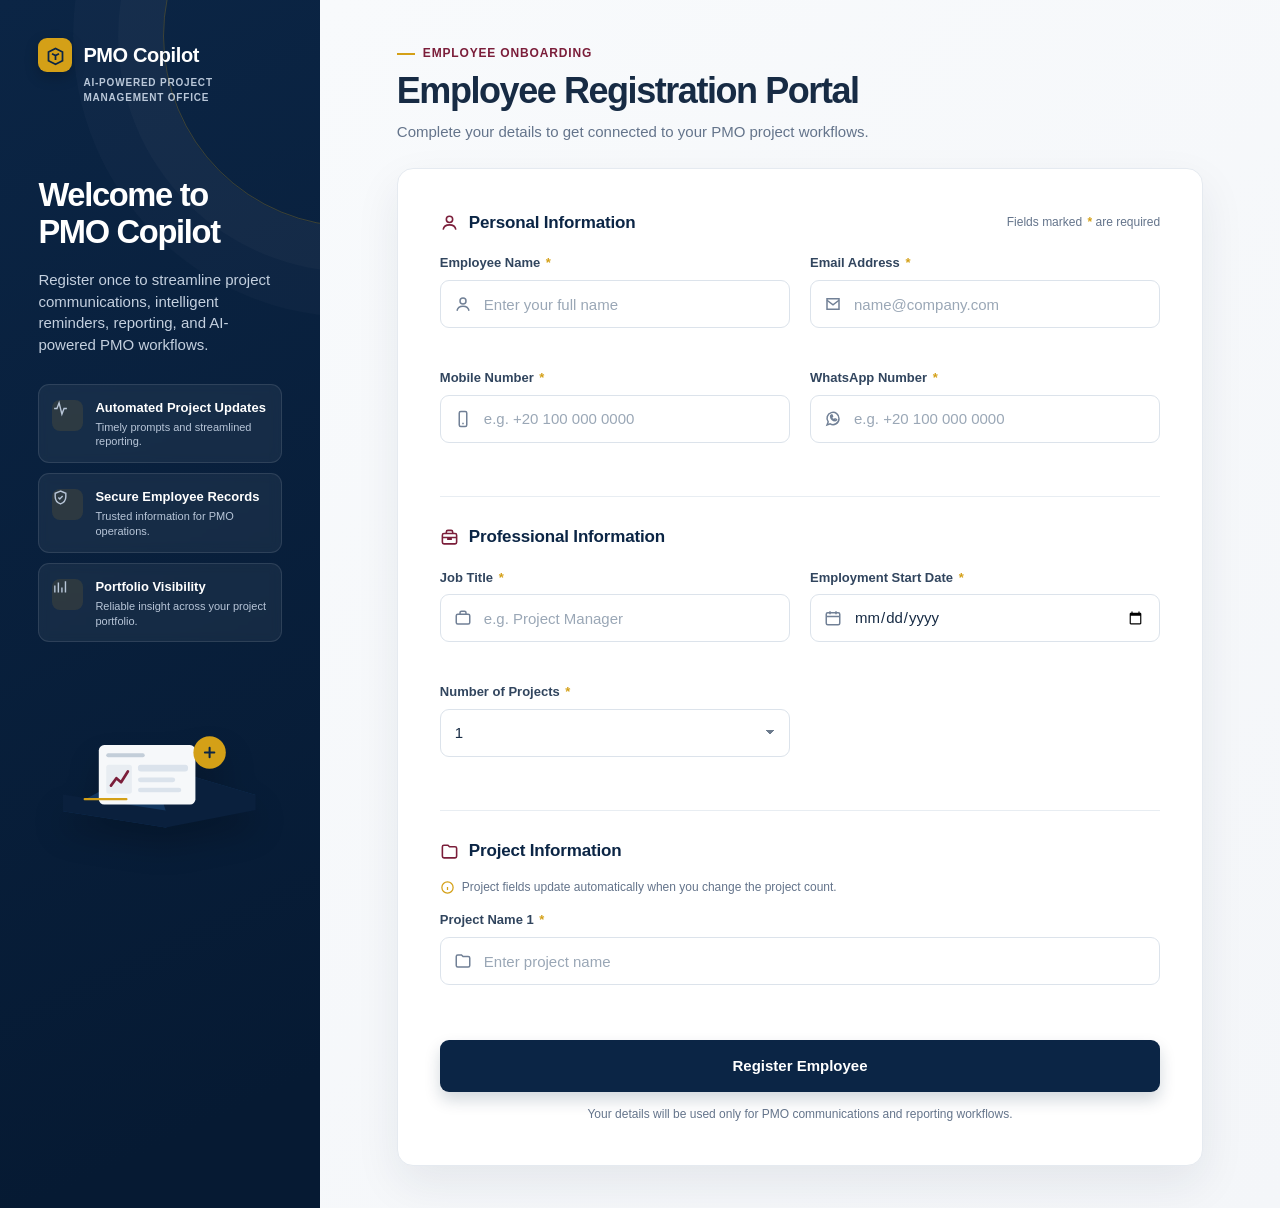
==== index.html @ 4a8d3fa5 "Add files via upload" ====
<!doctype html>
<html lang="en">
<head>
  <meta charset="utf-8">
  <meta name="viewport" content="width=device-width, initial-scale=1">
  <meta name="description" content="PMO Copilot employee registration portal">
  <title>Employee Registration Portal | PMO Copilot</title>
  <style>
    :root { --navy:#0b2545; --navy-deep:#061a33; --burgundy:#7b1e3a; --gold:#d4a017; --ink:#172b44; --muted:#64748b; --line:#dce3eb; --soft:#f5f7fa; --white:#fff; --danger:#b42318; --success:#147a52; --radius:12px; }
    * { box-sizing:border-box; }
    html { min-width:320px; }
    body { margin:0; min-height:100vh; color:var(--ink); background:var(--soft); font-family:Inter, "Segoe UI", Roboto, Arial, sans-serif; font-size:15px; line-height:1.45; }
    button, input, select { font:inherit; }
    button { cursor:pointer; }
    .page { display:grid; grid-template-columns:minmax(280px, 25%) 1fr; min-height:100vh; }
    .brand-panel { position:relative; overflow:hidden; padding:38px clamp(28px, 3vw, 52px); color:#fff; background:linear-gradient(155deg, var(--navy) 0%, var(--navy-deep) 90%); }
    .brand-panel::after { content:""; position:absolute; width:380px; height:380px; top:-155px; right:-225px; border:1px solid rgba(212,160,23,.25); border-radius:50%; box-shadow:0 0 0 45px rgba(255,255,255,.025), 0 0 0 90px rgba(255,255,255,.018); }
    .brand { position:relative; z-index:1; display:flex; align-items:center; gap:11px; font-size:20px; font-weight:750; letter-spacing:-.02em; }
    .brand-mark { display:grid; place-items:center; width:34px; height:34px; color:var(--navy); background:var(--gold); border-radius:9px; box-shadow:0 5px 14px rgba(0,0,0,.22); }
    .brand-mark svg { width:21px; height:21px; }
    .eyebrow { margin:4px 0 0 45px; color:#b8c6d8; font-size:10px; font-weight:650; letter-spacing:.08em; text-transform:uppercase; }
    .intro { position:relative; z-index:1; margin-top:72px; }
    .intro h1 { max-width:300px; margin:0; font-size:clamp(30px, 2.55vw, 42px); line-height:1.13; letter-spacing:-.04em; }
    .intro > p { max-width:330px; margin:18px 0 28px; color:#c4d0df; font-size:15px; }
    .features { display:grid; gap:10px; }
    .feature { display:flex; gap:12px; align-items:flex-start; padding:13px; border:1px solid rgba(255,255,255,.1); border-radius:11px; background:rgba(255,255,255,.055); backdrop-filter:blur(5px); }
    .feature-icon { display:grid; flex:0 0 auto; place-items:center; width:31px; height:31px; color:var(--gold); border-radius:8px; background:rgba(212,160,23,.12); }
    .feature svg { width:17px; height:17px; }
    .feature strong { display:block; margin-top:1px; font-size:13px; }
    .feature span { display:block; margin-top:2px; color:#b8c6d8; font-size:11px; line-height:1.35; }
    .illustration { position:relative; z-index:1; width:min(100%, 310px); margin:clamp(32px, 8vh, 92px) auto 0; }
    .illustration svg { display:block; width:100%; height:auto; filter:drop-shadow(0 18px 15px rgba(0,0,0,.2)); }
    .form-area { display:flex; justify-content:center; padding:42px clamp(24px, 6vw, 104px); background:linear-gradient(135deg, #f8fafc, #f4f6f9); }
    .form-shell { width:min(100%, 960px); }
    .form-header { margin:3px 0 25px; }
    .form-header .portal-label { display:flex; align-items:center; gap:8px; margin-bottom:8px; color:var(--burgundy); font-size:12px; font-weight:750; letter-spacing:.07em; text-transform:uppercase; }
    .portal-label::before { width:18px; height:2px; background:var(--gold); content:""; }
    .form-header h2 { margin:0; font-size:clamp(27px, 3vw, 36px); letter-spacing:-.04em; line-height:1.15; }
    .form-header p { margin:9px 0 0; color:var(--muted); }
    .form-card { padding:clamp(24px, 4vw, 42px); border:1px solid #e5eaf0; border-radius:16px; background:var(--white); box-shadow:0 18px 45px rgba(22,43,69,.08); }
    .form-section + .form-section { margin-top:30px; padding-top:28px; border-top:1px solid #e8edf2; }
    .section-heading { display:flex; align-items:center; gap:10px; margin:0 0 19px; color:var(--navy); font-size:17px; font-weight:750; letter-spacing:-.01em; }
    .section-heading svg { width:19px; height:19px; color:var(--burgundy); }
    .section-heading small { margin-left:auto; color:var(--muted); font-size:12px; font-weight:500; letter-spacing:0; }
    .grid { display:grid; grid-template-columns:repeat(2, minmax(0, 1fr)); gap:18px 20px; }
    .field { min-width:0; }
    label { display:block; margin:0 0 7px; color:#31455e; font-size:13px; font-weight:680; }
    .required { margin-left:2px; color:var(--gold); font-weight:800; }
    .input-wrap { position:relative; }
    .input-icon { position:absolute; top:50%; left:14px; width:18px; height:18px; color:#718096; transform:translateY(-50%); pointer-events:none; transition:color .18s; }
    input, select { width:100%; height:48px; padding:0 14px; color:var(--ink); border:1px solid var(--line); border-radius:9px; outline:0; background:#fff; transition:border-color .18s, box-shadow .18s, background .18s; }
    .with-icon { padding-left:43px; }
    select { appearance:none; padding-right:42px; background-image:linear-gradient(45deg, transparent 50%, #6c7b8d 50%),linear-gradient(135deg, #6c7b8d 50%, transparent 50%); background-position:calc(100% - 19px) 20px,calc(100% - 14px) 20px; background-size:5px 5px,5px 5px; background-repeat:no-repeat; }
    input::placeholder { color:#9aa7b6; }
    input:hover, select:hover { border-color:#aebccb; }
    input:focus, select:focus { border-color:var(--burgundy); box-shadow:0 0 0 3px rgba(123,30,58,.12); }
    .field:focus-within .input-icon { color:var(--burgundy); }
    .field.invalid input, .field.invalid select { border-color:var(--danger); background:#fffafa; }
    .error { min-height:18px; margin:5px 0 0; color:var(--danger); font-size:11px; }
    .project-list { display:grid; gap:15px; }
    .project-field { animation:reveal .28s ease both; }
    @keyframes reveal { from { opacity:0; transform:translateY(-8px); } to { opacity:1; transform:translateY(0); } }
    .projects-note { display:flex; align-items:center; gap:7px; margin:-4px 0 15px; color:var(--muted); font-size:12px; }
    .projects-note svg { width:15px; height:15px; color:var(--gold); }
    .submit { width:100%; min-height:52px; margin-top:32px; color:#fff; border:0; border-radius:9px; background:var(--navy); font-weight:730; box-shadow:0 8px 16px rgba(11,37,69,.18); transition:transform .18s, background .18s, box-shadow .18s; }
    .submit:hover:not(:disabled) { background:#133967; transform:translateY(-1px); box-shadow:0 11px 20px rgba(11,37,69,.24); }
    .submit:active:not(:disabled) { transform:translateY(0); }
    .submit:focus-visible { outline:3px solid rgba(212,160,23,.7); outline-offset:3px; }
    .submit:disabled { cursor:wait; opacity:.82; }
    .submission-error { display:none; margin:14px 0 0; padding:11px 13px; color:var(--danger); border:1px solid rgba(180,35,24,.22); border-radius:8px; background:#fff7f6; font-size:13px; }
    .submission-error.visible { display:block; animation:reveal .22s ease; }
    .spinner { display:inline-block; width:15px; height:15px; margin-right:8px; vertical-align:-2px; border:2px solid rgba(255,255,255,.45); border-top-color:#fff; border-radius:50%; animation:spin .75s linear infinite; }
    @keyframes spin { to { transform:rotate(360deg); } }
    .form-note { margin:14px 0 0; color:var(--muted); font-size:12px; text-align:center; }
    .success { display:none; padding:50px 24px; text-align:center; }
    .success.visible { display:block; animation:reveal .35s ease; }
    .success-icon { display:grid; place-items:center; width:62px; height:62px; margin:0 auto 20px; color:#fff; border-radius:50%; background:var(--success); box-shadow:0 9px 22px rgba(20,122,82,.24); }
    .success-icon svg { width:32px; height:32px; }
    .success h3 { margin:0; color:var(--navy); font-size:25px; letter-spacing:-.03em; }
    .success p { max-width:440px; margin:11px auto 25px; color:var(--muted); }
    .new-registration { padding:11px 18px; color:var(--navy); border:1px solid #b8c4d1; border-radius:8px; background:#fff; font-weight:700; }
    .new-registration:hover { border-color:var(--navy); background:#f7f9fc; }
    [hidden] { display:none !important; }
    @media (max-width:900px) { .page { grid-template-columns:1fr; } .brand-panel { min-height:auto; padding-bottom:32px; } .intro { margin-top:42px; } .illustration { display:none; } .form-area { padding-top:38px; } }
    @media (max-width:560px) { .brand-panel { padding:26px 22px; } .intro { margin-top:34px; } .intro h1 { font-size:29px; } .features { grid-template-columns:1fr; } .form-area { padding:28px 16px; } .form-card { padding:23px 18px; border-radius:12px; } .grid { grid-template-columns:1fr; gap:14px; } .form-section + .form-section { margin-top:25px; padding-top:24px; } .section-heading small { display:none; } }
    @media (prefers-reduced-motion:reduce) { *,*::before,*::after { scroll-behavior:auto !important; animation-duration:.01ms !important; transition-duration:.01ms !important; } }
  </style>
</head>
<body>
  <main class="page">
    <aside class="brand-panel" aria-label="About PMO Copilot">
      <div class="brand"><span class="brand-mark" aria-hidden="true"><svg viewBox="0 0 24 24" fill="none" stroke="currentColor" stroke-width="2"><path d="M4 18V8l8-4 8 4v10l-8 4-8-4Z"/><path d="m8 10 4 2 4-2m-4 2v5"/></svg></span>PMO Copilot</div>
      <p class="eyebrow">AI-Powered Project Management Office</p>
      <section class="intro"><h1>Welcome to PMO Copilot</h1><p>Register once to streamline project communications, intelligent reminders, reporting, and AI-powered PMO workflows.</p>
        <div class="features">
          <div class="feature"><span class="feature-icon"><svg viewBox="0 0 24 24" fill="none" stroke="currentColor" stroke-width="2"><path d="M3 12h4l3-8 4 16 3-8h4"/></svg></span><div><strong>Automated Project Updates</strong><span>Timely prompts and streamlined reporting.</span></div></div>
          <div class="feature"><span class="feature-icon"><svg viewBox="0 0 24 24" fill="none" stroke="currentColor" stroke-width="2"><path d="M12 3 4.5 6v5c0 5 3.2 8.5 7.5 10 4.3-1.5 7.5-5 7.5-10V6L12 3Z"/><path d="m9 12 2 2 4-4"/></svg></span><div><strong>Secure Employee Records</strong><span>Trusted information for PMO operations.</span></div></div>
          <div class="feature"><span class="feature-icon"><svg viewBox="0 0 24 24" fill="none" stroke="currentColor" stroke-width="2"><path d="M4 19V9m5 10V5m5 14v-7m5 7V3"/></svg></span><div><strong>Portfolio Visibility</strong><span>Reliable insight across your project portfolio.</span></div></div>
        </div>
      </section>
      <div class="illustration" aria-hidden="true"><svg viewBox="0 0 360 180" fill="none"><path d="M37 144 167 74l155 46-133 48L37 144Z" fill="#12365f"/><path d="m167 74 155 46v22l-133 26v-25L37 119v25l152 24v-25" fill="#0a203d"/><rect x="90" y="46" width="143" height="88" rx="8" fill="#f6f8fa"/><rect x="101" y="58" width="57" height="6" rx="3" fill="#c3ced9"/><rect x="101" y="75" width="38" height="43" rx="4" fill="#e8edf2"/><path d="M108 106l8-11 7 6 10-16" stroke="#7b1e3a" stroke-width="4" stroke-linecap="round" stroke-linejoin="round"/><rect x="148" y="75" width="74" height="10" rx="4" fill="#dbe3ec"/><rect x="148" y="94" width="55" height="7" rx="3.5" fill="#dbe3ec"/><rect x="148" y="109" width="64" height="7" rx="3.5" fill="#dbe3ec"/><circle cx="254" cy="57" r="24" fill="#d4a017"/><path d="M247 57h14m-7-7v14" stroke="#0b2545" stroke-width="3" stroke-linecap="round"/><path d="M69 126h62" stroke="#d4a017" stroke-width="3" stroke-linecap="round"/></svg></div>
    </aside>
    <section class="form-area" aria-labelledby="page-title"><div class="form-shell">
      <header class="form-header"><div class="portal-label">Employee onboarding</div><h2 id="page-title">Employee Registration Portal</h2><p>Complete your details to get connected to your PMO project workflows.</p></header>
      <div class="form-card">
        <form id="registration-form" novalidate>
          <section class="form-section" aria-labelledby="personal-title"><h3 class="section-heading" id="personal-title"><svg viewBox="0 0 24 24" fill="none" stroke="currentColor" stroke-width="2"><circle cx="12" cy="8" r="4"/><path d="M4 21c.7-4 3.3-6 8-6s7.3 2 8 6"/></svg>Personal Information<small>Fields marked <span class="required">*</span> are required</small></h3>
            <div class="grid">
              <div class="field"><label for="name">Employee Name <span class="required">*</span></label><div class="input-wrap"><svg class="input-icon" viewBox="0 0 24 24" fill="none" stroke="currentColor" stroke-width="2"><circle cx="12" cy="8" r="4"/><path d="M4 21c.7-4 3.3-6 8-6s7.3 2 8 6"/></svg><input class="with-icon" id="name" name="name" type="text" autocomplete="name" placeholder="Enter your full name" required></div><p class="error" id="name-error"></p></div>
              <div class="field"><label for="email">Email Address <span class="required">*</span></label><div class="input-wrap"><svg class="input-icon" viewBox="0 0 24 24" fill="none" stroke="currentColor" stroke-width="2"><path d="M4 5h16v14H4z"/><path d="m4 7 8 6 8-6"/></svg><input class="with-icon" id="email" name="email" type="email" autocomplete="email" placeholder="name@company.com" required></div><p class="error" id="email-error"></p></div>
              <div class="field"><label for="mobile">Mobile Number <span class="required">*</span></label><div class="input-wrap"><svg class="input-icon" viewBox="0 0 24 24" fill="none" stroke="currentColor" stroke-width="2"><rect x="7" y="2" width="10" height="20" rx="2"/><path d="M11 18h2"/></svg><input class="with-icon" id="mobile" name="mobile" type="tel" inputmode="tel" autocomplete="tel" placeholder="e.g. +20 100 000 0000" required></div><p class="error" id="mobile-error"></p></div>
              <div class="field"><label for="whatsapp">WhatsApp Number <span class="required">*</span></label><div class="input-wrap"><svg class="input-icon" viewBox="0 0 24 24" fill="none" stroke="currentColor" stroke-width="2"><path d="M20 11.5a8 8 0 0 1-11.8 7L4 20l1.6-4.1A8 8 0 1 1 20 11.5Z"/><path d="M9 8.5c.2 2 2.3 4.1 4.5 4.5l1.2-1.2 1.8.7c.2.1.3.4.2.6-.3.8-1 1.3-1.8 1.3-3.1 0-6.1-3-6.1-6.1 0-.8.5-1.5 1.3-1.8.2-.1.5 0 .6.2l.7 1.8L10.2 10"/></svg><input class="with-icon" id="whatsapp" name="whatsapp" type="tel" inputmode="tel" placeholder="e.g. +20 100 000 0000" required></div><p class="error" id="whatsapp-error"></p></div>
            </div></section>
          <section class="form-section" aria-labelledby="professional-title"><h3 class="section-heading" id="professional-title"><svg viewBox="0 0 24 24" fill="none" stroke="currentColor" stroke-width="2"><rect x="3" y="7" width="18" height="13" rx="2"/><path d="M8 7V5a2 2 0 0 1 2-2h4a2 2 0 0 1 2 2v2m-13 5h18M10 12v2h4v-2"/></svg>Professional Information</h3>
            <div class="grid"><div class="field"><label for="job-title">Job Title <span class="required">*</span></label><div class="input-wrap"><svg class="input-icon" viewBox="0 0 24 24" fill="none" stroke="currentColor" stroke-width="2"><rect x="3" y="7" width="18" height="13" rx="2"/><path d="M8 7V5a2 2 0 0 1 2-2h4a2 2 0 0 1 2 2v2"/></svg><input class="with-icon" id="job-title" name="jobTitle" type="text" autocomplete="organization-title" placeholder="e.g. Project Manager" required></div><p class="error" id="job-title-error"></p></div>
            <div class="field"><label for="employment-start-date">Employment Start Date <span class="required">*</span></label><div class="input-wrap"><svg class="input-icon" viewBox="0 0 24 24" fill="none" stroke="currentColor" stroke-width="2"><rect x="3" y="5" width="18" height="16" rx="2"/><path d="M16 3v4M8 3v4M3 10h18"/></svg><input class="with-icon" id="employment-start-date" name="employmentStartDate" type="date" required></div><p class="error" id="employment-start-date-error"></p></div>
            <div class="field"><label for="project-count">Number of Projects <span class="required">*</span></label><select id="project-count" name="projectCount" required aria-describedby="project-count-error"></select><p class="error" id="project-count-error"></p></div></div>
          </section>
          <section class="form-section" aria-labelledby="projects-title"><h3 class="section-heading" id="projects-title"><svg viewBox="0 0 24 24" fill="none" stroke="currentColor" stroke-width="2"><path d="M3 6a2 2 0 0 1 2-2h5l2 2h7a2 2 0 0 1 2 2v10a2 2 0 0 1-2 2H5a2 2 0 0 1-2-2V6Z"/></svg>Project Information</h3><p class="projects-note"><svg viewBox="0 0 24 24" fill="none" stroke="currentColor" stroke-width="2"><circle cx="12" cy="12" r="9"/><path d="M12 11v5m0-8h.01"/></svg>Project fields update automatically when you change the project count.</p><div class="project-list" id="project-list"></div></section>
          <button class="submit" id="submit-button" type="submit">Register Employee</button><p class="submission-error" id="submission-error" role="alert"></p><p class="form-note">Your details will be used only for PMO communications and reporting workflows.</p>
        </form>
        <section class="success" id="success-message" aria-live="polite" tabindex="-1"><div class="success-icon"><svg viewBox="0 0 24 24" fill="none" stroke="currentColor" stroke-width="2.5"><path d="m5 12 4 4L19 6"/></svg></div><h3>Employee Registered Successfully</h3><p id="success-copy">Your employee information has been submitted successfully. You are now ready to receive PMO project communications.</p><p id="employee-id" hidden></p><button class="new-registration" id="new-registration" type="button">Register another employee</button></section>
      </div>
    </div></section>
  </main>
  <script>
    (() => {
      'use strict';
      const WEBHOOK_URL = 'http://localhost:5678/webhook-test/employee-registration';
      const form = document.querySelector('#registration-form');
      const count = document.querySelector('#project-count');
      const projectList = document.querySelector('#project-list');
      const submitButton = document.querySelector('#submit-button');
      const success = document.querySelector('#success-message');
      const submissionError = document.querySelector('#submission-error');
      const employeeId = document.querySelector('#employee-id');
      const successCopy = document.querySelector('#success-copy');
      const phonePattern = /^\+?[0-9][0-9\s().-]{6,18}[0-9]$/;
      const emailPattern = /^[^\s@]+@[^\s@]+\.[^\s@]+$/;
      for (let value = 1; value <= 20; value += 1) count.add(new Option(value, value, value === 1, value === 1));
      function setFieldError(input, message) { const field = input.closest('.field'); const error = document.querySelector(`#${input.id}-error`); field.classList.toggle('invalid', Boolean(message)); input.setAttribute('aria-invalid', Boolean(message)); if (error) error.textContent = message; }
      function validateInput(input) { const value = input.value.trim(); let message = ''; if (!value) message = 'This field is required.'; else if (input.type === 'email' && !emailPattern.test(value)) message = 'Enter a valid email address.'; else if ((input.id === 'mobile' || input.id === 'whatsapp') && !phonePattern.test(value)) message = 'Enter a valid phone number.'; setFieldError(input, message); return !message; }
      function createProjects() { const previous = [...projectList.querySelectorAll('input')].map(input => input.value); const total = Number(count.value); projectList.innerHTML = ''; for (let i = 1; i <= total; i += 1) { const field = document.createElement('div'); field.className = 'field project-field'; field.innerHTML = `<label for="project-${i}">Project Name ${i} <span class="required">*</span></label><div class="input-wrap"><svg class="input-icon" viewBox="0 0 24 24" fill="none" stroke="currentColor" stroke-width="2"><path d="M3 6a2 2 0 0 1 2-2h5l2 2h7a2 2 0 0 1 2 2v10a2 2 0 0 1-2 2H5a2 2 0 0 1-2-2V6Z"/></svg><input class="with-icon" id="project-${i}" name="project-${i}" type="text" placeholder="Enter project name" required value="${escapeHtml(previous[i - 1] || '')}"></div><p class="error" id="project-${i}-error"></p>`; projectList.append(field); } }
      function escapeHtml(value) { const node = document.createElement('span'); node.textContent = value; return node.innerHTML; }
      function showSubmissionError(message) { submissionError.textContent = message; submissionError.classList.add('visible'); }
      function resetView() { form.reset(); count.value = '1'; document.querySelectorAll('.field').forEach(field => field.classList.remove('invalid')); document.querySelectorAll('.error').forEach(error => error.textContent = ''); submissionError.textContent = ''; submissionError.classList.remove('visible'); successCopy.textContent = 'Your employee information has been submitted successfully. You are now ready to receive PMO project communications.'; employeeId.textContent = ''; employeeId.hidden = true; createProjects(); success.classList.remove('visible'); form.hidden = false; document.querySelector('#name').focus(); }
      count.addEventListener('change', createProjects);
      form.addEventListener('input', event => { if (event.target.matches('input')) validateInput(event.target); });
      form.addEventListener('submit', async event => { event.preventDefault(); submissionError.textContent = ''; submissionError.classList.remove('visible'); const fields = [...form.querySelectorAll('input[required], select[required]')]; const valid = fields.map(validateInput).every(Boolean); if (!valid) { form.querySelector('.invalid input, .invalid select').focus(); return; } const payload = { employeeName: document.querySelector('#name').value.trim(), email: document.querySelector('#email').value.trim(), mobile: document.querySelector('#mobile').value.trim(), whatsapp: document.querySelector('#whatsapp').value.trim(), jobTitle: document.querySelector('#job-title').value.trim(), employmentStartDate: document.querySelector('#employment-start-date').value, projects: [...projectList.querySelectorAll('input')].map(input => ({ projectName: input.value.trim() })) }; submitButton.disabled = true; submitButton.innerHTML = '<span class="spinner"></span>Registering...'; try { const response = await fetch(WEBHOOK_URL, { method: 'POST', headers: { 'Content-Type': 'application/json' }, body: JSON.stringify(payload) }); let responseData = {}; try { responseData = await response.json(); } catch (_) { /* The webhook returned no JSON body. */ } if (!response.ok) throw new Error(responseData.message || responseData.error || `Request failed with status ${response.status}`); if (responseData.success !== true) { showSubmissionError(responseData.message || responseData.error || 'We could not submit your registration. Please try again.'); return; } successCopy.textContent = responseData.message || 'Registration completed successfully'; if (responseData.employeeId) { employeeId.textContent = `Your Employee ID is: ${responseData.employeeId}`; employeeId.hidden = false; } form.hidden = true; success.classList.add('visible'); success.focus(); } catch (error) { showSubmissionError(error.message || 'We could not submit your registration. Please check your connection and try again.'); } finally { submitButton.disabled = false; submitButton.textContent = 'Register Employee'; } });
      document.querySelector('#new-registration').addEventListener('click', resetView);
      createProjects();
    })();
  </script>
</body>
</html>
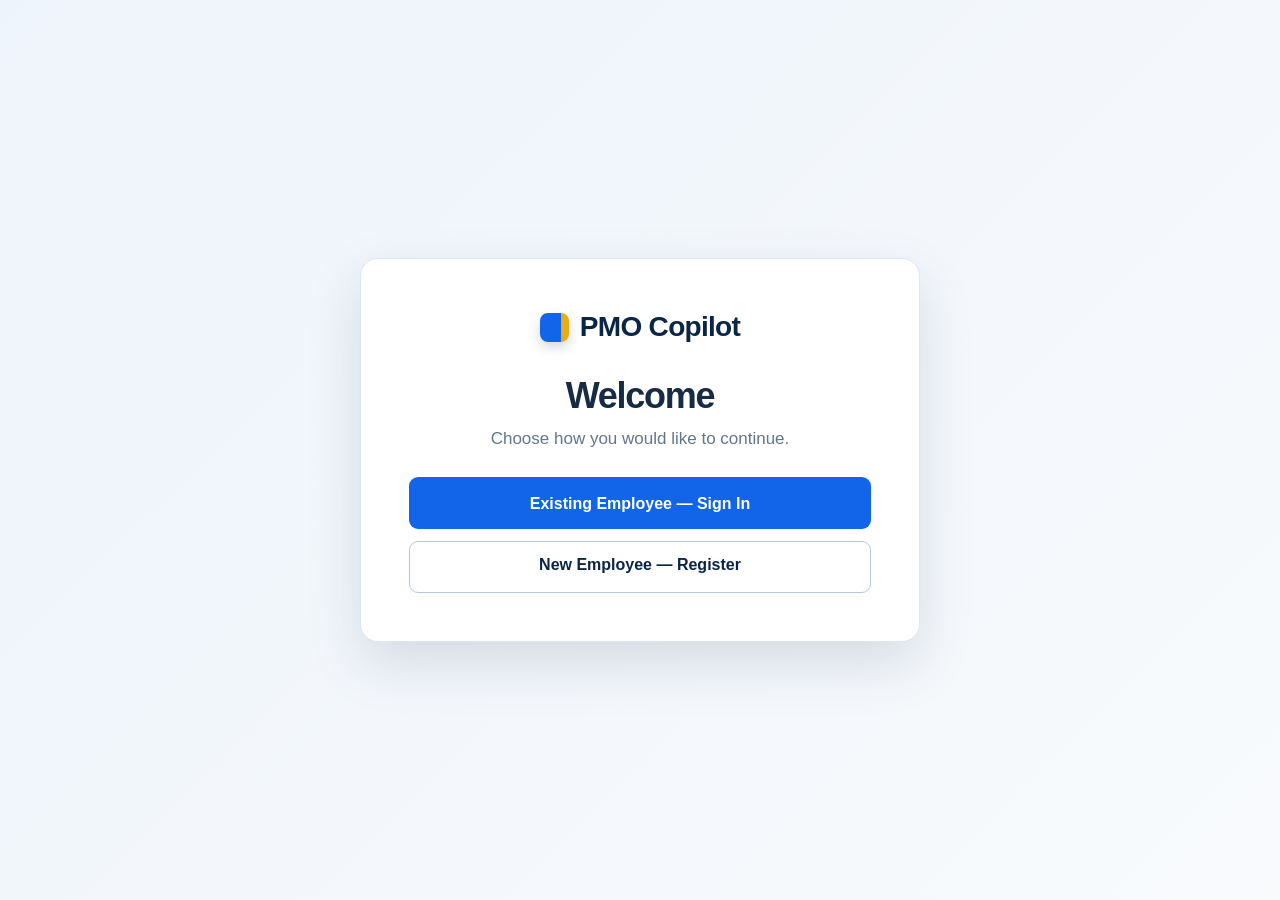
==== commit b7bbf10d: "Polish portal entry and project showcase" ====
--- a/index.html
+++ b/index.html
@@ -3,154 +3,15 @@
 <head>
   <meta charset="utf-8">
   <meta name="viewport" content="width=device-width, initial-scale=1">
-  <meta name="description" content="PMO Copilot employee registration portal">
-  <title>Employee Registration Portal | PMO Copilot</title>
-  <style>
-    :root { --navy:#0b2545; --navy-deep:#061a33; --burgundy:#7b1e3a; --gold:#d4a017; --ink:#172b44; --muted:#64748b; --line:#dce3eb; --soft:#f5f7fa; --white:#fff; --danger:#b42318; --success:#147a52; --radius:12px; }
-    * { box-sizing:border-box; }
-    html { min-width:320px; }
-    body { margin:0; min-height:100vh; color:var(--ink); background:var(--soft); font-family:Inter, "Segoe UI", Roboto, Arial, sans-serif; font-size:15px; line-height:1.45; }
-    button, input, select { font:inherit; }
-    button { cursor:pointer; }
-    .page { display:grid; grid-template-columns:minmax(280px, 25%) 1fr; min-height:100vh; }
-    .brand-panel { position:relative; overflow:hidden; padding:38px clamp(28px, 3vw, 52px); color:#fff; background:linear-gradient(155deg, var(--navy) 0%, var(--navy-deep) 90%); }
-    .brand-panel::after { content:""; position:absolute; width:380px; height:380px; top:-155px; right:-225px; border:1px solid rgba(212,160,23,.25); border-radius:50%; box-shadow:0 0 0 45px rgba(255,255,255,.025), 0 0 0 90px rgba(255,255,255,.018); }
-    .brand { position:relative; z-index:1; display:flex; align-items:center; gap:11px; font-size:20px; font-weight:750; letter-spacing:-.02em; }
-    .brand-mark { display:grid; place-items:center; width:34px; height:34px; color:var(--navy); background:var(--gold); border-radius:9px; box-shadow:0 5px 14px rgba(0,0,0,.22); }
-    .brand-mark svg { width:21px; height:21px; }
-    .eyebrow { margin:4px 0 0 45px; color:#b8c6d8; font-size:10px; font-weight:650; letter-spacing:.08em; text-transform:uppercase; }
-    .intro { position:relative; z-index:1; margin-top:72px; }
-    .intro h1 { max-width:300px; margin:0; font-size:clamp(30px, 2.55vw, 42px); line-height:1.13; letter-spacing:-.04em; }
-    .intro > p { max-width:330px; margin:18px 0 28px; color:#c4d0df; font-size:15px; }
-    .features { display:grid; gap:10px; }
-    .feature { display:flex; gap:12px; align-items:flex-start; padding:13px; border:1px solid rgba(255,255,255,.1); border-radius:11px; background:rgba(255,255,255,.055); backdrop-filter:blur(5px); }
-    .feature-icon { display:grid; flex:0 0 auto; place-items:center; width:31px; height:31px; color:var(--gold); border-radius:8px; background:rgba(212,160,23,.12); }
-    .feature svg { width:17px; height:17px; }
-    .feature strong { display:block; margin-top:1px; font-size:13px; }
-    .feature span { display:block; margin-top:2px; color:#b8c6d8; font-size:11px; line-height:1.35; }
-    .illustration { position:relative; z-index:1; width:min(100%, 310px); margin:clamp(32px, 8vh, 92px) auto 0; }
-    .illustration svg { display:block; width:100%; height:auto; filter:drop-shadow(0 18px 15px rgba(0,0,0,.2)); }
-    .form-area { display:flex; justify-content:center; padding:42px clamp(24px, 6vw, 104px); background:linear-gradient(135deg, #f8fafc, #f4f6f9); }
-    .form-shell { width:min(100%, 960px); }
-    .form-header { margin:3px 0 25px; }
-    .form-header .portal-label { display:flex; align-items:center; gap:8px; margin-bottom:8px; color:var(--burgundy); font-size:12px; font-weight:750; letter-spacing:.07em; text-transform:uppercase; }
-    .portal-label::before { width:18px; height:2px; background:var(--gold); content:""; }
-    .form-header h2 { margin:0; font-size:clamp(27px, 3vw, 36px); letter-spacing:-.04em; line-height:1.15; }
-    .form-header p { margin:9px 0 0; color:var(--muted); }
-    .form-card { padding:clamp(24px, 4vw, 42px); border:1px solid #e5eaf0; border-radius:16px; background:var(--white); box-shadow:0 18px 45px rgba(22,43,69,.08); }
-    .form-section + .form-section { margin-top:30px; padding-top:28px; border-top:1px solid #e8edf2; }
-    .section-heading { display:flex; align-items:center; gap:10px; margin:0 0 19px; color:var(--navy); font-size:17px; font-weight:750; letter-spacing:-.01em; }
-    .section-heading svg { width:19px; height:19px; color:var(--burgundy); }
-    .section-heading small { margin-left:auto; color:var(--muted); font-size:12px; font-weight:500; letter-spacing:0; }
-    .grid { display:grid; grid-template-columns:repeat(2, minmax(0, 1fr)); gap:18px 20px; }
-    .field { min-width:0; }
-    label { display:block; margin:0 0 7px; color:#31455e; font-size:13px; font-weight:680; }
-    .required { margin-left:2px; color:var(--gold); font-weight:800; }
-    .input-wrap { position:relative; }
-    .input-icon { position:absolute; top:50%; left:14px; width:18px; height:18px; color:#718096; transform:translateY(-50%); pointer-events:none; transition:color .18s; }
-    input, select { width:100%; height:48px; padding:0 14px; color:var(--ink); border:1px solid var(--line); border-radius:9px; outline:0; background:#fff; transition:border-color .18s, box-shadow .18s, background .18s; }
-    .with-icon { padding-left:43px; }
-    select { appearance:none; padding-right:42px; background-image:linear-gradient(45deg, transparent 50%, #6c7b8d 50%),linear-gradient(135deg, #6c7b8d 50%, transparent 50%); background-position:calc(100% - 19px) 20px,calc(100% - 14px) 20px; background-size:5px 5px,5px 5px; background-repeat:no-repeat; }
-    input::placeholder { color:#9aa7b6; }
-    input:hover, select:hover { border-color:#aebccb; }
-    input:focus, select:focus { border-color:var(--burgundy); box-shadow:0 0 0 3px rgba(123,30,58,.12); }
-    .field:focus-within .input-icon { color:var(--burgundy); }
-    .field.invalid input, .field.invalid select { border-color:var(--danger); background:#fffafa; }
-    .error { min-height:18px; margin:5px 0 0; color:var(--danger); font-size:11px; }
-    .project-list { display:grid; gap:15px; }
-    .project-field { animation:reveal .28s ease both; }
-    @keyframes reveal { from { opacity:0; transform:translateY(-8px); } to { opacity:1; transform:translateY(0); } }
-    .projects-note { display:flex; align-items:center; gap:7px; margin:-4px 0 15px; color:var(--muted); font-size:12px; }
-    .projects-note svg { width:15px; height:15px; color:var(--gold); }
-    .submit { width:100%; min-height:52px; margin-top:32px; color:#fff; border:0; border-radius:9px; background:var(--navy); font-weight:730; box-shadow:0 8px 16px rgba(11,37,69,.18); transition:transform .18s, background .18s, box-shadow .18s; }
-    .submit:hover:not(:disabled) { background:#133967; transform:translateY(-1px); box-shadow:0 11px 20px rgba(11,37,69,.24); }
-    .submit:active:not(:disabled) { transform:translateY(0); }
-    .submit:focus-visible { outline:3px solid rgba(212,160,23,.7); outline-offset:3px; }
-    .submit:disabled { cursor:wait; opacity:.82; }
-    .submission-error { display:none; margin:14px 0 0; padding:11px 13px; color:var(--danger); border:1px solid rgba(180,35,24,.22); border-radius:8px; background:#fff7f6; font-size:13px; }
-    .submission-error.visible { display:block; animation:reveal .22s ease; }
-    .spinner { display:inline-block; width:15px; height:15px; margin-right:8px; vertical-align:-2px; border:2px solid rgba(255,255,255,.45); border-top-color:#fff; border-radius:50%; animation:spin .75s linear infinite; }
-    @keyframes spin { to { transform:rotate(360deg); } }
-    .form-note { margin:14px 0 0; color:var(--muted); font-size:12px; text-align:center; }
-    .success { display:none; padding:50px 24px; text-align:center; }
-    .success.visible { display:block; animation:reveal .35s ease; }
-    .success-icon { display:grid; place-items:center; width:62px; height:62px; margin:0 auto 20px; color:#fff; border-radius:50%; background:var(--success); box-shadow:0 9px 22px rgba(20,122,82,.24); }
-    .success-icon svg { width:32px; height:32px; }
-    .success h3 { margin:0; color:var(--navy); font-size:25px; letter-spacing:-.03em; }
-    .success p { max-width:440px; margin:11px auto 25px; color:var(--muted); }
-    .new-registration { padding:11px 18px; color:var(--navy); border:1px solid #b8c4d1; border-radius:8px; background:#fff; font-weight:700; }
-    .new-registration:hover { border-color:var(--navy); background:#f7f9fc; }
-    [hidden] { display:none !important; }
-    @media (max-width:900px) { .page { grid-template-columns:1fr; } .brand-panel { min-height:auto; padding-bottom:32px; } .intro { margin-top:42px; } .illustration { display:none; } .form-area { padding-top:38px; } }
-    @media (max-width:560px) { .brand-panel { padding:26px 22px; } .intro { margin-top:34px; } .intro h1 { font-size:29px; } .features { grid-template-columns:1fr; } .form-area { padding:28px 16px; } .form-card { padding:23px 18px; border-radius:12px; } .grid { grid-template-columns:1fr; gap:14px; } .form-section + .form-section { margin-top:25px; padding-top:24px; } .section-heading small { display:none; } }
-    @media (prefers-reduced-motion:reduce) { *,*::before,*::after { scroll-behavior:auto !important; animation-duration:.01ms !important; transition-duration:.01ms !important; } }
-  </style>
+  <meta name="description" content="PMO Copilot secure employee and project portal">
+  <title>PMO Copilot</title>
+  <script>
+    const destination = `admin-portal.html${window.location.search}${window.location.hash}`;
+    window.location.replace(destination);
+  </script>
 </head>
 <body>
-  <main class="page">
-    <aside class="brand-panel" aria-label="About PMO Copilot">
-      <div class="brand"><span class="brand-mark" aria-hidden="true"><svg viewBox="0 0 24 24" fill="none" stroke="currentColor" stroke-width="2"><path d="M4 18V8l8-4 8 4v10l-8 4-8-4Z"/><path d="m8 10 4 2 4-2m-4 2v5"/></svg></span>PMO Copilot</div>
-      <p class="eyebrow">AI-Powered Project Management Office</p>
-      <section class="intro"><h1>Welcome to PMO Copilot</h1><p>Register once to streamline project communications, intelligent reminders, reporting, and AI-powered PMO workflows.</p>
-        <div class="features">
-          <div class="feature"><span class="feature-icon"><svg viewBox="0 0 24 24" fill="none" stroke="currentColor" stroke-width="2"><path d="M3 12h4l3-8 4 16 3-8h4"/></svg></span><div><strong>Automated Project Updates</strong><span>Timely prompts and streamlined reporting.</span></div></div>
-          <div class="feature"><span class="feature-icon"><svg viewBox="0 0 24 24" fill="none" stroke="currentColor" stroke-width="2"><path d="M12 3 4.5 6v5c0 5 3.2 8.5 7.5 10 4.3-1.5 7.5-5 7.5-10V6L12 3Z"/><path d="m9 12 2 2 4-4"/></svg></span><div><strong>Secure Employee Records</strong><span>Trusted information for PMO operations.</span></div></div>
-          <div class="feature"><span class="feature-icon"><svg viewBox="0 0 24 24" fill="none" stroke="currentColor" stroke-width="2"><path d="M4 19V9m5 10V5m5 14v-7m5 7V3"/></svg></span><div><strong>Portfolio Visibility</strong><span>Reliable insight across your project portfolio.</span></div></div>
-        </div>
-      </section>
-      <div class="illustration" aria-hidden="true"><svg viewBox="0 0 360 180" fill="none"><path d="M37 144 167 74l155 46-133 48L37 144Z" fill="#12365f"/><path d="m167 74 155 46v22l-133 26v-25L37 119v25l152 24v-25" fill="#0a203d"/><rect x="90" y="46" width="143" height="88" rx="8" fill="#f6f8fa"/><rect x="101" y="58" width="57" height="6" rx="3" fill="#c3ced9"/><rect x="101" y="75" width="38" height="43" rx="4" fill="#e8edf2"/><path d="M108 106l8-11 7 6 10-16" stroke="#7b1e3a" stroke-width="4" stroke-linecap="round" stroke-linejoin="round"/><rect x="148" y="75" width="74" height="10" rx="4" fill="#dbe3ec"/><rect x="148" y="94" width="55" height="7" rx="3.5" fill="#dbe3ec"/><rect x="148" y="109" width="64" height="7" rx="3.5" fill="#dbe3ec"/><circle cx="254" cy="57" r="24" fill="#d4a017"/><path d="M247 57h14m-7-7v14" stroke="#0b2545" stroke-width="3" stroke-linecap="round"/><path d="M69 126h62" stroke="#d4a017" stroke-width="3" stroke-linecap="round"/></svg></div>
-    </aside>
-    <section class="form-area" aria-labelledby="page-title"><div class="form-shell">
-      <header class="form-header"><div class="portal-label">Employee onboarding</div><h2 id="page-title">Employee Registration Portal</h2><p>Complete your details to get connected to your PMO project workflows.</p></header>
-      <div class="form-card">
-        <form id="registration-form" novalidate>
-          <section class="form-section" aria-labelledby="personal-title"><h3 class="section-heading" id="personal-title"><svg viewBox="0 0 24 24" fill="none" stroke="currentColor" stroke-width="2"><circle cx="12" cy="8" r="4"/><path d="M4 21c.7-4 3.3-6 8-6s7.3 2 8 6"/></svg>Personal Information<small>Fields marked <span class="required">*</span> are required</small></h3>
-            <div class="grid">
-              <div class="field"><label for="name">Employee Name <span class="required">*</span></label><div class="input-wrap"><svg class="input-icon" viewBox="0 0 24 24" fill="none" stroke="currentColor" stroke-width="2"><circle cx="12" cy="8" r="4"/><path d="M4 21c.7-4 3.3-6 8-6s7.3 2 8 6"/></svg><input class="with-icon" id="name" name="name" type="text" autocomplete="name" placeholder="Enter your full name" required></div><p class="error" id="name-error"></p></div>
-              <div class="field"><label for="email">Email Address <span class="required">*</span></label><div class="input-wrap"><svg class="input-icon" viewBox="0 0 24 24" fill="none" stroke="currentColor" stroke-width="2"><path d="M4 5h16v14H4z"/><path d="m4 7 8 6 8-6"/></svg><input class="with-icon" id="email" name="email" type="email" autocomplete="email" placeholder="name@company.com" required></div><p class="error" id="email-error"></p></div>
-              <div class="field"><label for="mobile">Mobile Number <span class="required">*</span></label><div class="input-wrap"><svg class="input-icon" viewBox="0 0 24 24" fill="none" stroke="currentColor" stroke-width="2"><rect x="7" y="2" width="10" height="20" rx="2"/><path d="M11 18h2"/></svg><input class="with-icon" id="mobile" name="mobile" type="tel" inputmode="tel" autocomplete="tel" placeholder="e.g. +20 100 000 0000" required></div><p class="error" id="mobile-error"></p></div>
-              <div class="field"><label for="whatsapp">WhatsApp Number <span class="required">*</span></label><div class="input-wrap"><svg class="input-icon" viewBox="0 0 24 24" fill="none" stroke="currentColor" stroke-width="2"><path d="M20 11.5a8 8 0 0 1-11.8 7L4 20l1.6-4.1A8 8 0 1 1 20 11.5Z"/><path d="M9 8.5c.2 2 2.3 4.1 4.5 4.5l1.2-1.2 1.8.7c.2.1.3.4.2.6-.3.8-1 1.3-1.8 1.3-3.1 0-6.1-3-6.1-6.1 0-.8.5-1.5 1.3-1.8.2-.1.5 0 .6.2l.7 1.8L10.2 10"/></svg><input class="with-icon" id="whatsapp" name="whatsapp" type="tel" inputmode="tel" placeholder="e.g. +20 100 000 0000" required></div><p class="error" id="whatsapp-error"></p></div>
-            </div></section>
-          <section class="form-section" aria-labelledby="professional-title"><h3 class="section-heading" id="professional-title"><svg viewBox="0 0 24 24" fill="none" stroke="currentColor" stroke-width="2"><rect x="3" y="7" width="18" height="13" rx="2"/><path d="M8 7V5a2 2 0 0 1 2-2h4a2 2 0 0 1 2 2v2m-13 5h18M10 12v2h4v-2"/></svg>Professional Information</h3>
-            <div class="grid"><div class="field"><label for="job-title">Job Title <span class="required">*</span></label><div class="input-wrap"><svg class="input-icon" viewBox="0 0 24 24" fill="none" stroke="currentColor" stroke-width="2"><rect x="3" y="7" width="18" height="13" rx="2"/><path d="M8 7V5a2 2 0 0 1 2-2h4a2 2 0 0 1 2 2v2"/></svg><input class="with-icon" id="job-title" name="jobTitle" type="text" autocomplete="organization-title" placeholder="e.g. Project Manager" required></div><p class="error" id="job-title-error"></p></div>
-            <div class="field"><label for="employment-start-date">Employment Start Date <span class="required">*</span></label><div class="input-wrap"><svg class="input-icon" viewBox="0 0 24 24" fill="none" stroke="currentColor" stroke-width="2"><rect x="3" y="5" width="18" height="16" rx="2"/><path d="M16 3v4M8 3v4M3 10h18"/></svg><input class="with-icon" id="employment-start-date" name="employmentStartDate" type="date" required></div><p class="error" id="employment-start-date-error"></p></div>
-            <div class="field"><label for="project-count">Number of Projects <span class="required">*</span></label><select id="project-count" name="projectCount" required aria-describedby="project-count-error"></select><p class="error" id="project-count-error"></p></div></div>
-          </section>
-          <section class="form-section" aria-labelledby="projects-title"><h3 class="section-heading" id="projects-title"><svg viewBox="0 0 24 24" fill="none" stroke="currentColor" stroke-width="2"><path d="M3 6a2 2 0 0 1 2-2h5l2 2h7a2 2 0 0 1 2 2v10a2 2 0 0 1-2 2H5a2 2 0 0 1-2-2V6Z"/></svg>Project Information</h3><p class="projects-note"><svg viewBox="0 0 24 24" fill="none" stroke="currentColor" stroke-width="2"><circle cx="12" cy="12" r="9"/><path d="M12 11v5m0-8h.01"/></svg>Project fields update automatically when you change the project count.</p><div class="project-list" id="project-list"></div></section>
-          <button class="submit" id="submit-button" type="submit">Register Employee</button><p class="submission-error" id="submission-error" role="alert"></p><p class="form-note">Your details will be used only for PMO communications and reporting workflows.</p>
-        </form>
-        <section class="success" id="success-message" aria-live="polite" tabindex="-1"><div class="success-icon"><svg viewBox="0 0 24 24" fill="none" stroke="currentColor" stroke-width="2.5"><path d="m5 12 4 4L19 6"/></svg></div><h3>Employee Registered Successfully</h3><p id="success-copy">Your employee information has been submitted successfully. You are now ready to receive PMO project communications.</p><p id="employee-id" hidden></p><button class="new-registration" id="new-registration" type="button">Register another employee</button></section>
-      </div>
-    </div></section>
-  </main>
-  <script>
-    (() => {
-      'use strict';
-      const WEBHOOK_URL = 'http://localhost:5678/webhook-test/employee-registration';
-      const form = document.querySelector('#registration-form');
-      const count = document.querySelector('#project-count');
-      const projectList = document.querySelector('#project-list');
-      const submitButton = document.querySelector('#submit-button');
-      const success = document.querySelector('#success-message');
-      const submissionError = document.querySelector('#submission-error');
-      const employeeId = document.querySelector('#employee-id');
-      const successCopy = document.querySelector('#success-copy');
-      const phonePattern = /^\+?[0-9][0-9\s().-]{6,18}[0-9]$/;
-      const emailPattern = /^[^\s@]+@[^\s@]+\.[^\s@]+$/;
-      for (let value = 1; value <= 20; value += 1) count.add(new Option(value, value, value === 1, value === 1));
-      function setFieldError(input, message) { const field = input.closest('.field'); const error = document.querySelector(`#${input.id}-error`); field.classList.toggle('invalid', Boolean(message)); input.setAttribute('aria-invalid', Boolean(message)); if (error) error.textContent = message; }
-      function validateInput(input) { const value = input.value.trim(); let message = ''; if (!value) message = 'This field is required.'; else if (input.type === 'email' && !emailPattern.test(value)) message = 'Enter a valid email address.'; else if ((input.id === 'mobile' || input.id === 'whatsapp') && !phonePattern.test(value)) message = 'Enter a valid phone number.'; setFieldError(input, message); return !message; }
-      function createProjects() { const previous = [...projectList.querySelectorAll('input')].map(input => input.value); const total = Number(count.value); projectList.innerHTML = ''; for (let i = 1; i <= total; i += 1) { const field = document.createElement('div'); field.className = 'field project-field'; field.innerHTML = `<label for="project-${i}">Project Name ${i} <span class="required">*</span></label><div class="input-wrap"><svg class="input-icon" viewBox="0 0 24 24" fill="none" stroke="currentColor" stroke-width="2"><path d="M3 6a2 2 0 0 1 2-2h5l2 2h7a2 2 0 0 1 2 2v10a2 2 0 0 1-2 2H5a2 2 0 0 1-2-2V6Z"/></svg><input class="with-icon" id="project-${i}" name="project-${i}" type="text" placeholder="Enter project name" required value="${escapeHtml(previous[i - 1] || '')}"></div><p class="error" id="project-${i}-error"></p>`; projectList.append(field); } }
-      function escapeHtml(value) { const node = document.createElement('span'); node.textContent = value; return node.innerHTML; }
-      function showSubmissionError(message) { submissionError.textContent = message; submissionError.classList.add('visible'); }
-      function resetView() { form.reset(); count.value = '1'; document.querySelectorAll('.field').forEach(field => field.classList.remove('invalid')); document.querySelectorAll('.error').forEach(error => error.textContent = ''); submissionError.textContent = ''; submissionError.classList.remove('visible'); successCopy.textContent = 'Your employee information has been submitted successfully. You are now ready to receive PMO project communications.'; employeeId.textContent = ''; employeeId.hidden = true; createProjects(); success.classList.remove('visible'); form.hidden = false; document.querySelector('#name').focus(); }
-      count.addEventListener('change', createProjects);
-      form.addEventListener('input', event => { if (event.target.matches('input')) validateInput(event.target); });
-      form.addEventListener('submit', async event => { event.preventDefault(); submissionError.textContent = ''; submissionError.classList.remove('visible'); const fields = [...form.querySelectorAll('input[required], select[required]')]; const valid = fields.map(validateInput).every(Boolean); if (!valid) { form.querySelector('.invalid input, .invalid select').focus(); return; } const payload = { employeeName: document.querySelector('#name').value.trim(), email: document.querySelector('#email').value.trim(), mobile: document.querySelector('#mobile').value.trim(), whatsapp: document.querySelector('#whatsapp').value.trim(), jobTitle: document.querySelector('#job-title').value.trim(), employmentStartDate: document.querySelector('#employment-start-date').value, projects: [...projectList.querySelectorAll('input')].map(input => ({ projectName: input.value.trim() })) }; submitButton.disabled = true; submitButton.innerHTML = '<span class="spinner"></span>Registering...'; try { const response = await fetch(WEBHOOK_URL, { method: 'POST', headers: { 'Content-Type': 'application/json' }, body: JSON.stringify(payload) }); let responseData = {}; try { responseData = await response.json(); } catch (_) { /* The webhook returned no JSON body. */ } if (!response.ok) throw new Error(responseData.message || responseData.error || `Request failed with status ${response.status}`); if (responseData.success !== true) { showSubmissionError(responseData.message || responseData.error || 'We could not submit your registration. Please try again.'); return; } successCopy.textContent = responseData.message || 'Registration completed successfully'; if (responseData.employeeId) { employeeId.textContent = `Your Employee ID is: ${responseData.employeeId}`; employeeId.hidden = false; } form.hidden = true; success.classList.add('visible'); success.focus(); } catch (error) { showSubmissionError(error.message || 'We could not submit your registration. Please check your connection and try again.'); } finally { submitButton.disabled = false; submitButton.textContent = 'Register Employee'; } });
-      document.querySelector('#new-registration').addEventListener('click', resetView);
-      createProjects();
-    })();
-  </script>
+  <p>Opening <a id="portal-link" href="admin-portal.html">PMO Copilot Portal</a>…</p>
+  <script>document.getElementById('portal-link').href = destination;</script>
 </body>
 </html>
-
